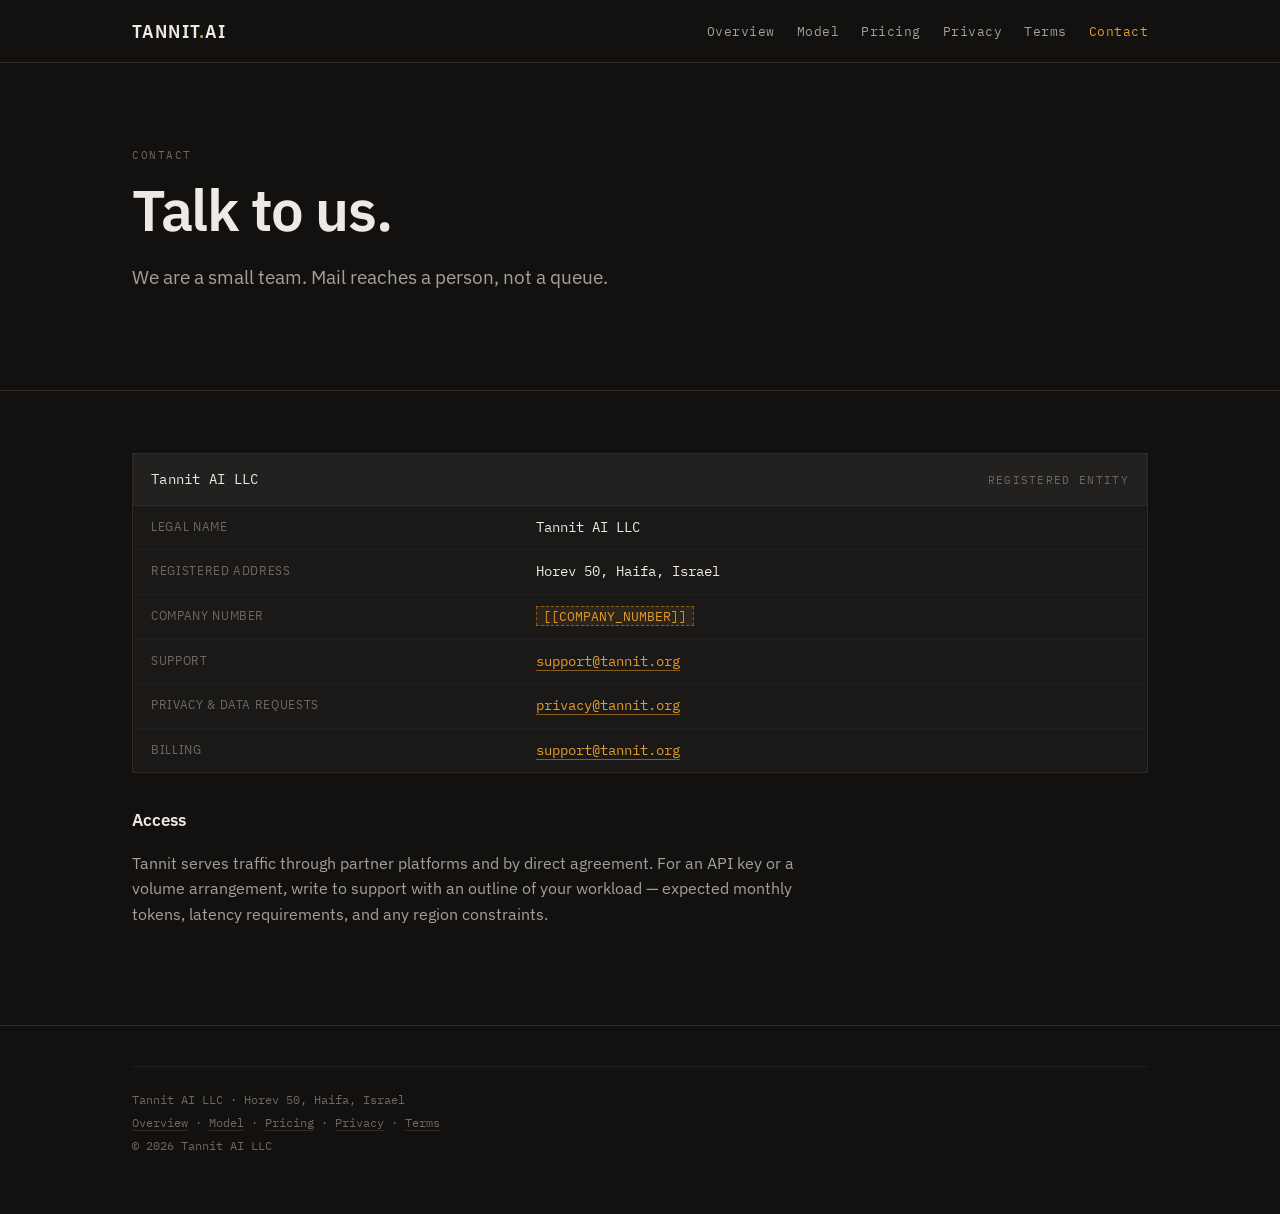
==== contact.html @ 01ea36fb "added new website" ====
<!DOCTYPE html>
<html lang="en">
<head>
<meta charset="utf-8">
<meta name="viewport" content="width=device-width, initial-scale=1">
<title>Contact — Tannit AI</title>
<meta name="description" content="Contact details for Tannit AI LLC, Haifa, Israel.">
<link rel="preconnect" href="https://fonts.googleapis.com">
<link rel="preconnect" href="https://fonts.gstatic.com" crossorigin>
<link href="https://fonts.googleapis.com/css2?family=IBM+Plex+Mono:wght@400;500&family=IBM+Plex+Sans+Condensed:wght@400;600&family=IBM+Plex+Sans:wght@400;500;600&display=swap" rel="stylesheet">
<link rel="stylesheet" href="style.css">
</head>
<body>

<header class="masthead">
  <div class="wrap">
    <a class="wordmark" href="index.html">Tannit<span>.</span>AI</a>
    <nav class="nav" aria-label="Primary">
      <a href="index.html">Overview</a>
      <a href="model.html">Model</a>
      <a href="pricing.html">Pricing</a>
      <a href="privacy.html">Privacy</a>
      <a href="terms.html">Terms</a>
      <a href="contact.html" aria-current="page">Contact</a>
    </nav>
  </div>
</header>

<main>

<section class="hero">
  <div class="wrap">
    <p class="eyebrow">Contact</p>
    <h1>Talk to us.</h1>
    <p class="lede">We are a small team. Mail reaches a person, not a queue.</p>
  </div>
</section>

<section class="band">
  <div class="wrap">
    <div class="sheet">
      <div class="sheet-head">
        <span class="part">Tannit AI LLC</span>
        <span class="rev">Registered entity</span>
      </div>
      <table class="rows">
        <tbody>
          <tr><th scope="row">Legal name</th><td>Tannit AI LLC</td></tr>
          <tr><th scope="row">Registered address</th><td>Horev 50, Haifa, Israel</td></tr>
          <tr><th scope="row">Company number</th><td><span class="ph">[[COMPANY_NUMBER]]</span></td></tr>
          <tr><th scope="row">Support</th><td><a href="mailto:support@tannit.org">support@tannit.org</a></td></tr>
          <tr><th scope="row">Privacy &amp; data requests</th><td><a href="mailto:privacy@tannit.org">privacy@tannit.org</a></td></tr>
          <tr><th scope="row">Billing</th><td><a href="mailto:support@tannit.org">support@tannit.org</a></td></tr>
        </tbody>
      </table>
    </div>

    <h3>Access</h3>
    <p>Tannit serves traffic through partner platforms and by direct agreement. For an API key or a volume arrangement, write to support with an outline of your workload &mdash; expected monthly tokens, latency requirements, and any region constraints.</p>
  </div>
</section>

</main>

<footer class="foot">
  <div class="wrap">
    <div class="colophon">
      Tannit AI LLC · Horev 50, Haifa, Israel<br>
      <a href="index.html">Overview</a> · <a href="model.html">Model</a> · <a href="pricing.html">Pricing</a> · <a href="privacy.html">Privacy</a> · <a href="terms.html">Terms</a><br>
      &copy; 2026 Tannit AI LLC
    </div>
  </div>
</footer>

</body>
</html>
---- style.css ----
/* Tannit AI — datasheet direction
   Palette, type scale and structural tokens. Single source of truth. */

:root {
  --bg:        #121110;
  --surface:   #1A1918;
  --surface-2: #232120;
  --rule:      #2E2B29;
  --rule-soft: #211F1E;
  --ink:       #EDEAE5;
  --ink-mid:   #A5A09A;
  --ink-low:   #6E6862;
  --amber:     #E39B2C;
  --amber-dim: #8A5F1B;
  --good:      #6FA86B;

  --sans: "IBM Plex Sans", system-ui, -apple-system, sans-serif;
  --cond: "IBM Plex Sans Condensed", "IBM Plex Sans", system-ui, sans-serif;
  --mono: "IBM Plex Mono", ui-monospace, "SF Mono", Menlo, monospace;

  --max: 1080px;
  --gut: 32px;
}

*, *::before, *::after { box-sizing: border-box; }

html { -webkit-text-size-adjust: 100%; }

body {
  margin: 0;
  background: var(--bg);
  color: var(--ink);
  font-family: var(--sans);
  font-size: 16px;
  line-height: 1.6;
  font-feature-settings: "tnum" 1;
}

a { color: var(--amber); text-decoration: none; border-bottom: 1px solid var(--amber-dim); }
a:hover { border-bottom-color: var(--amber); }

:focus-visible { outline: 2px solid var(--amber); outline-offset: 3px; }

.wrap { max-width: var(--max); margin: 0 auto; padding: 0 var(--gut); }

/* ---------- structural label ---------- */

.eyebrow {
  font-family: var(--mono);
  font-size: 11px;
  letter-spacing: 0.14em;
  text-transform: uppercase;
  color: var(--ink-low);
  margin: 0 0 14px;
}

/* ---------- masthead ---------- */

.masthead {
  border-bottom: 1px solid var(--rule);
  background: var(--bg);
  position: sticky;
  top: 0;
  z-index: 10;
}

.masthead .wrap {
  display: flex;
  align-items: center;
  justify-content: space-between;
  gap: 24px;
  min-height: 62px;
  flex-wrap: wrap;
}

.wordmark {
  font-family: var(--cond);
  font-weight: 600;
  font-size: 19px;
  letter-spacing: 0.06em;
  text-transform: uppercase;
  color: var(--ink);
  border: 0;
}
.wordmark span { color: var(--amber); }

.nav {
  display: flex;
  gap: 22px;
  font-family: var(--mono);
  font-size: 12.5px;
  letter-spacing: 0.04em;
}
.nav a { color: var(--ink-mid); border: 0; }
.nav a:hover { color: var(--ink); }
.nav a[aria-current="page"] { color: var(--amber); }

/* ---------- hero ---------- */

.hero { padding: 84px 0 64px; border-bottom: 1px solid var(--rule); }

.hero h1 {
  font-family: var(--sans);
  font-weight: 600;
  font-size: clamp(34px, 6vw, 58px);
  line-height: 1.06;
  letter-spacing: -0.025em;
  margin: 0 0 22px;
  max-width: 16ch;
}

.hero .lede {
  font-size: clamp(16px, 2.2vw, 19px);
  color: var(--ink-mid);
  max-width: 58ch;
  margin: 0 0 34px;
}

.hero .lede strong { color: var(--ink); font-weight: 500; }

/* ---------- generic section ---------- */

.band { padding: 62px 0; border-bottom: 1px solid var(--rule); }
.band:last-of-type { border-bottom: 0; }

.band h2 {
  font-family: var(--sans);
  font-weight: 600;
  font-size: clamp(22px, 3.4vw, 28px);
  letter-spacing: -0.015em;
  margin: 0 0 24px;
}

.band h3 {
  font-size: 17px;
  font-weight: 600;
  margin: 34px 0 10px;
  letter-spacing: -0.005em;
}

.band p { max-width: 68ch; color: var(--ink-mid); }
.band p strong { color: var(--ink); font-weight: 500; }

/* ---------- datasheet table (signature) ---------- */

.sheet {
  border: 1px solid var(--rule);
  background: var(--surface);
}

.sheet-head {
  display: flex;
  align-items: baseline;
  justify-content: space-between;
  gap: 16px;
  padding: 14px 18px;
  border-bottom: 1px solid var(--rule);
  background: var(--surface-2);
  flex-wrap: wrap;
}

.sheet-head .part {
  font-family: var(--mono);
  font-size: 14px;
  color: var(--ink);
  letter-spacing: 0.02em;
}

.sheet-head .rev {
  font-family: var(--mono);
  font-size: 11px;
  letter-spacing: 0.12em;
  text-transform: uppercase;
  color: var(--ink-low);
}

.rows { width: 100%; border-collapse: collapse; }

.rows th, .rows td {
  text-align: left;
  padding: 11px 18px;
  border-bottom: 1px solid var(--rule-soft);
  vertical-align: top;
}

.rows tr:last-child th, .rows tr:last-child td { border-bottom: 0; }

.rows th {
  font-family: var(--cond);
  font-weight: 400;
  font-size: 13px;
  letter-spacing: 0.05em;
  text-transform: uppercase;
  color: var(--ink-low);
  width: 38%;
  white-space: nowrap;
}

.rows td {
  font-family: var(--mono);
  font-size: 13.5px;
  color: var(--ink);
}

.rows td.prose {
  font-family: var(--sans);
  font-size: 14.5px;
  color: var(--ink-mid);
}

/* ---------- placeholder marker ---------- */

.ph {
  font-family: var(--mono);
  font-size: 12.5px;
  color: var(--amber);
  background: rgba(227, 155, 44, 0.09);
  border: 1px dashed var(--amber-dim);
  padding: 1px 6px;
  white-space: nowrap;
}

/* ---------- code ---------- */

.code {
  border: 1px solid var(--rule);
  background: var(--surface);
  font-family: var(--mono);
  font-size: 13px;
  line-height: 1.75;
  padding: 18px;
  overflow-x: auto;
  margin: 0;
  color: var(--ink);
}
.code .c { color: var(--ink-low); }
.code .s { color: var(--amber); }

/* ---------- indicator list ---------- */

.indicators { list-style: none; margin: 0; padding: 0; }

.indicators li {
  display: flex;
  gap: 12px;
  align-items: flex-start;
  padding: 12px 0;
  border-bottom: 1px solid var(--rule-soft);
  color: var(--ink-mid);
  max-width: 70ch;
}
.indicators li:last-child { border-bottom: 0; }

.indicators li::before {
  content: "";
  flex: 0 0 auto;
  width: 7px; height: 7px;
  margin-top: 9px;
  border-radius: 50%;
  background: var(--good);
  box-shadow: 0 0 0 3px rgba(111, 168, 107, 0.14);
}

.indicators li.off::before {
  background: var(--rule);
  box-shadow: none;
}

.indicators b { color: var(--ink); font-weight: 500; }

/* ---------- region strip ---------- */

.regions {
  display: flex;
  flex-wrap: wrap;
  gap: 0;
  border: 1px solid var(--rule);
  background: var(--surface);
}

.regions div {
  flex: 1 1 150px;
  padding: 16px 18px;
  border-right: 1px solid var(--rule-soft);
  font-family: var(--mono);
  font-size: 13px;
}
.regions div:last-child { border-right: 0; }
.regions span {
  display: block;
  font-family: var(--cond);
  font-size: 11px;
  letter-spacing: 0.1em;
  text-transform: uppercase;
  color: var(--ink-low);
  margin-bottom: 4px;
}

/* ---------- legal typography ---------- */

.legal { padding: 56px 0 72px; }
.legal h1 {
  font-size: clamp(26px, 4vw, 36px);
  font-weight: 600;
  letter-spacing: -0.02em;
  margin: 0 0 8px;
}
.legal .stamp {
  font-family: var(--mono);
  font-size: 12px;
  color: var(--ink-low);
  margin: 0 0 40px;
  padding-bottom: 20px;
  border-bottom: 1px solid var(--rule);
}
.legal h2 {
  font-family: var(--cond);
  font-size: 15px;
  letter-spacing: 0.07em;
  text-transform: uppercase;
  color: var(--amber);
  margin: 44px 0 14px;
}
.legal h3 { font-size: 16px; font-weight: 600; margin: 26px 0 8px; }
.legal p, .legal li { color: var(--ink-mid); max-width: 72ch; }
.legal ul { padding-left: 20px; }
.legal li { margin-bottom: 7px; }
.legal strong { color: var(--ink); font-weight: 500; }

.callout {
  border-left: 2px solid var(--amber);
  background: var(--surface);
  padding: 16px 20px;
  margin: 24px 0;
}
.callout p { margin: 0; max-width: 68ch; }

/* ---------- footer ---------- */

.foot {
  border-top: 1px solid var(--rule);
  padding: 40px 0 56px;
  margin-top: 20px;
}
.foot .cols {
  display: flex;
  flex-wrap: wrap;
  gap: 44px;
  margin-bottom: 34px;
}
.foot h4 {
  font-family: var(--cond);
  font-size: 11px;
  letter-spacing: 0.12em;
  text-transform: uppercase;
  color: var(--ink-low);
  margin: 0 0 12px;
  font-weight: 400;
}
.foot ul { list-style: none; margin: 0; padding: 0; }
.foot li { margin-bottom: 7px; }
.foot li a { color: var(--ink-mid); border: 0; font-size: 14px; }
.foot li a:hover { color: var(--ink); }

.colophon {
  font-family: var(--mono);
  font-size: 12px;
  color: var(--ink-low);
  line-height: 1.9;
  border-top: 1px solid var(--rule-soft);
  padding-top: 22px;
}
.colophon a { color: var(--ink-low); border-bottom-color: var(--rule); }

@media (max-width: 620px) {
  :root { --gut: 20px; }
  .hero { padding: 56px 0 44px; }
  .rows th { width: auto; display: block; padding-bottom: 2px; border-bottom: 0; }
  .rows td { display: block; padding-top: 0; }
  .nav { gap: 16px; font-size: 12px; }
}

@media (prefers-reduced-motion: reduce) {
  * { animation: none !important; transition: none !important; }
}
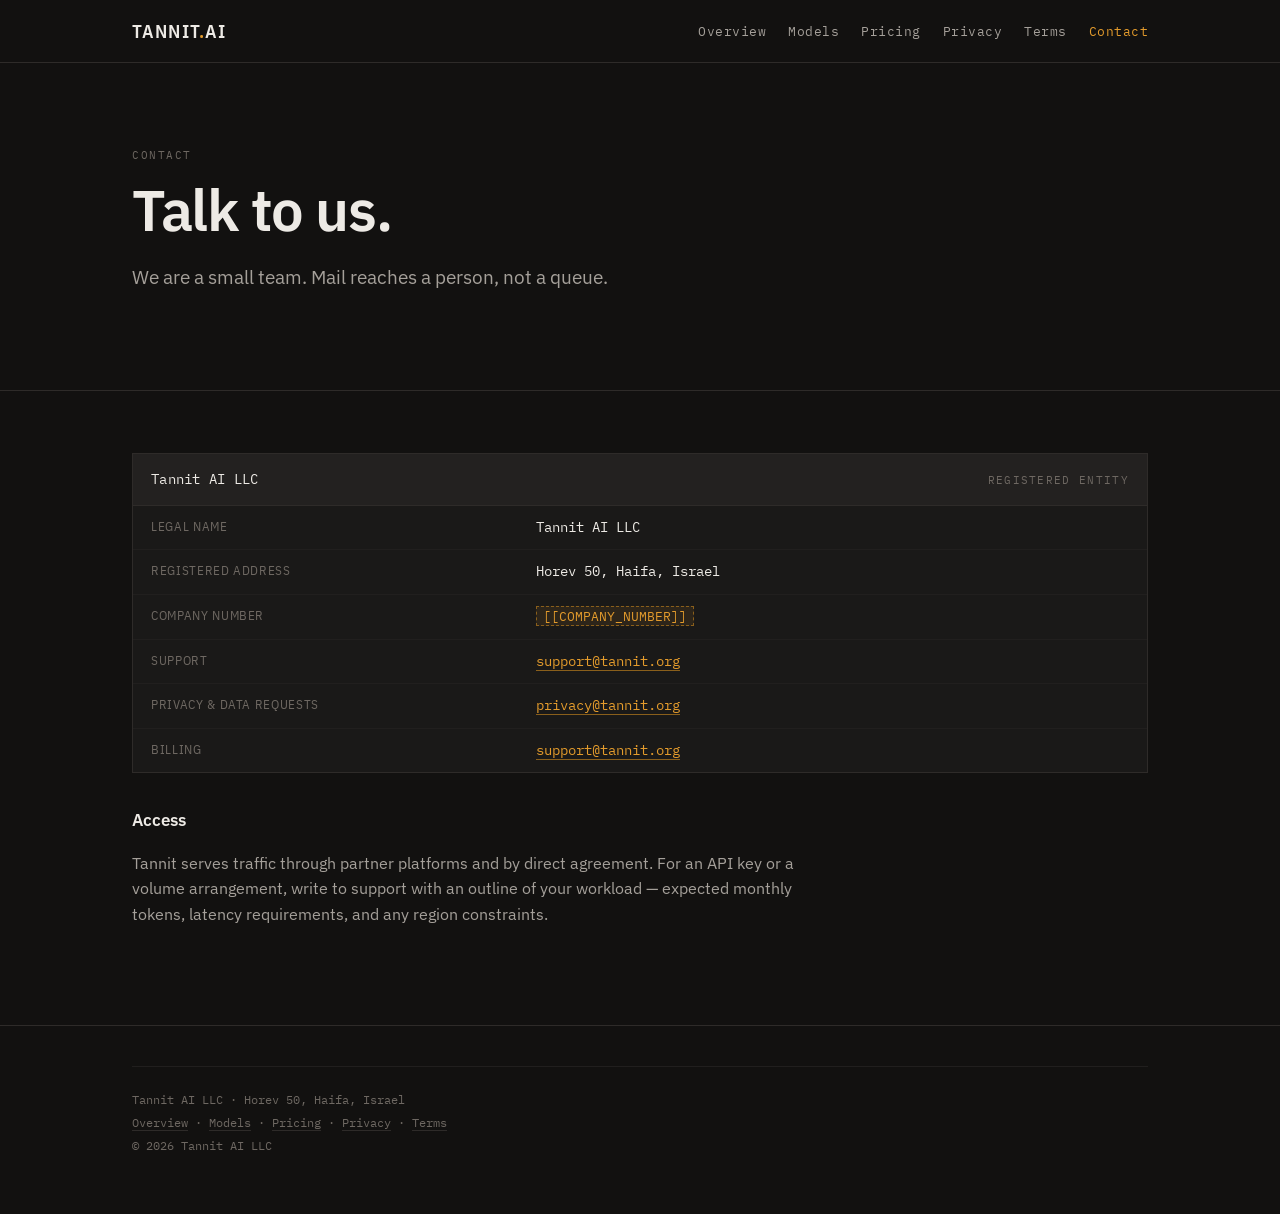
==== commit 628afcec: "chaged front page and other stuff" ====
--- a/contact.html
+++ b/contact.html
@@ -17,7 +17,7 @@
     <a class="wordmark" href="index.html">Tannit<span>.</span>AI</a>
     <nav class="nav" aria-label="Primary">
       <a href="index.html">Overview</a>
-      <a href="model.html">Model</a>
+      <a href="model.html">Models</a>
       <a href="pricing.html">Pricing</a>
       <a href="privacy.html">Privacy</a>
       <a href="terms.html">Terms</a>
@@ -66,7 +66,7 @@
   <div class="wrap">
     <div class="colophon">
       Tannit AI LLC · Horev 50, Haifa, Israel<br>
-      <a href="index.html">Overview</a> · <a href="model.html">Model</a> · <a href="pricing.html">Pricing</a> · <a href="privacy.html">Privacy</a> · <a href="terms.html">Terms</a><br>
+      <a href="index.html">Overview</a> · <a href="model.html">Models</a> · <a href="pricing.html">Pricing</a> · <a href="privacy.html">Privacy</a> · <a href="terms.html">Terms</a><br>
       &copy; 2026 Tannit AI LLC
     </div>
   </div>
